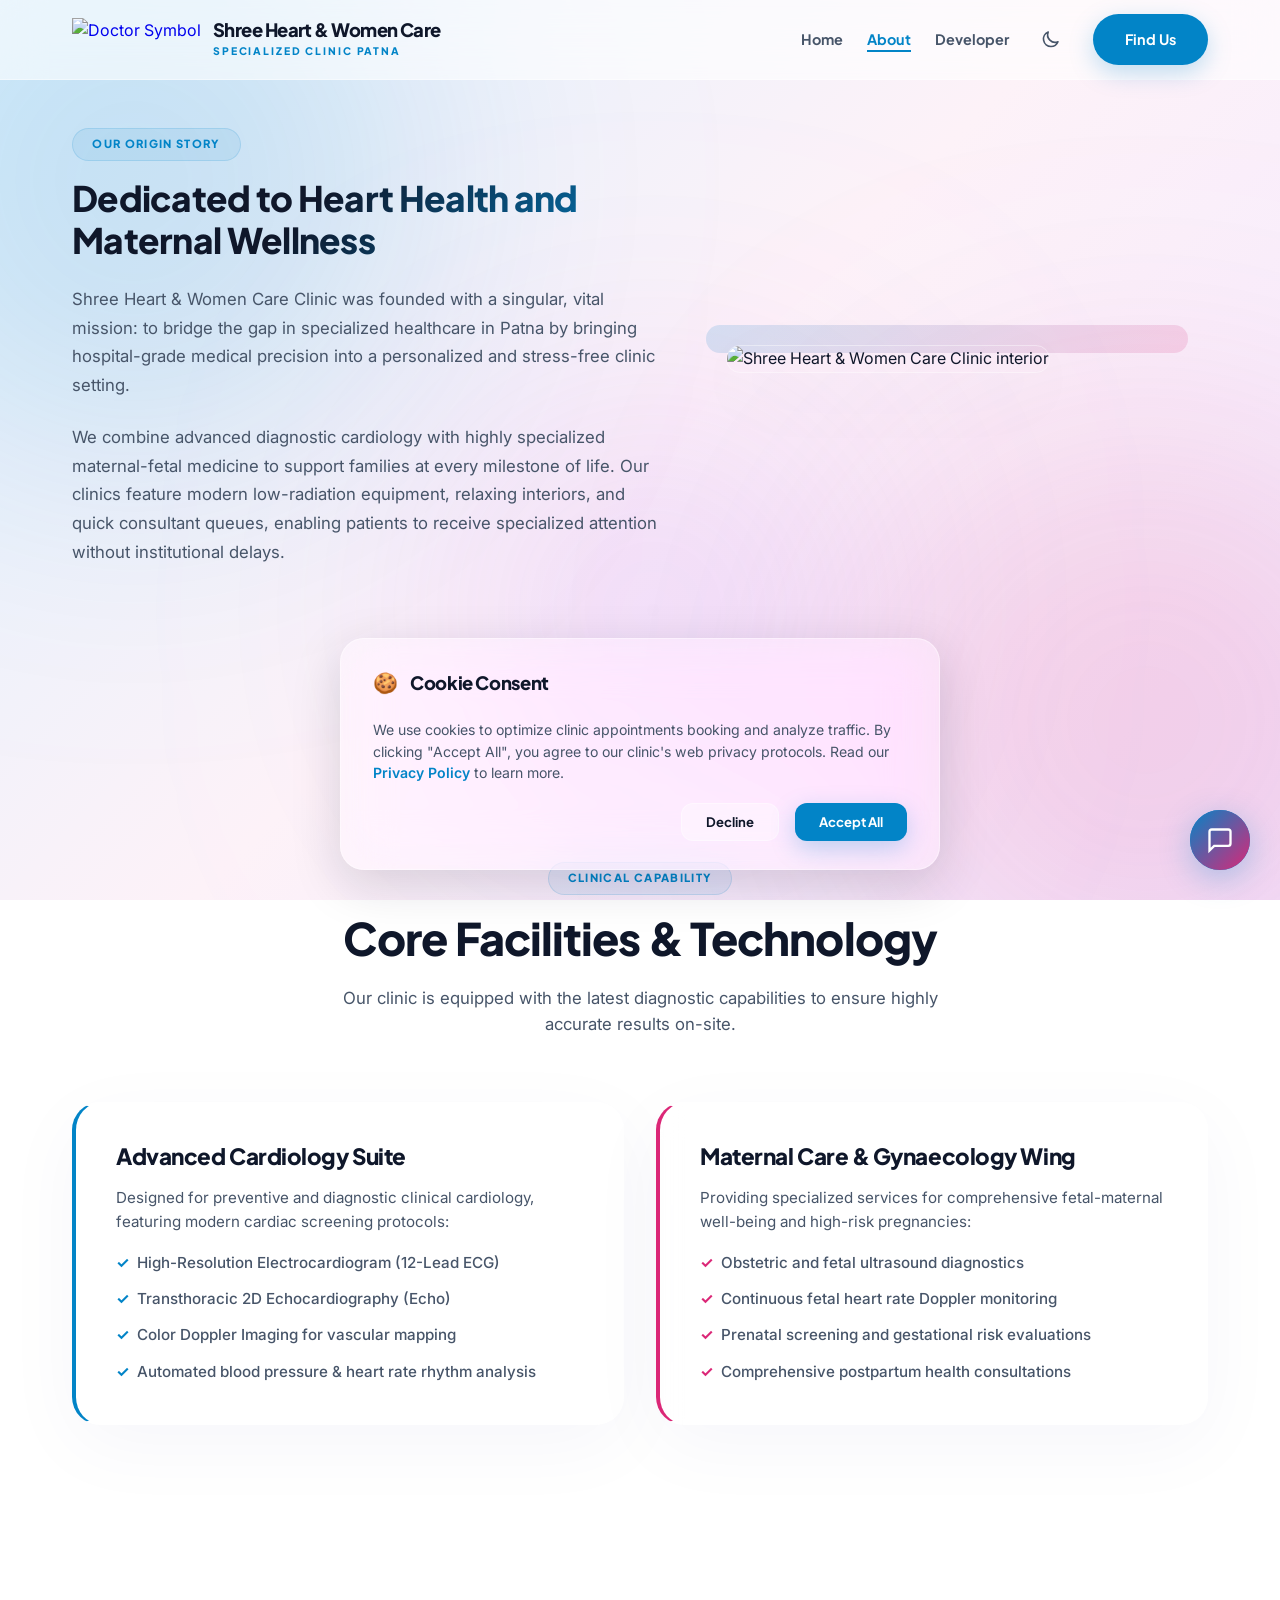
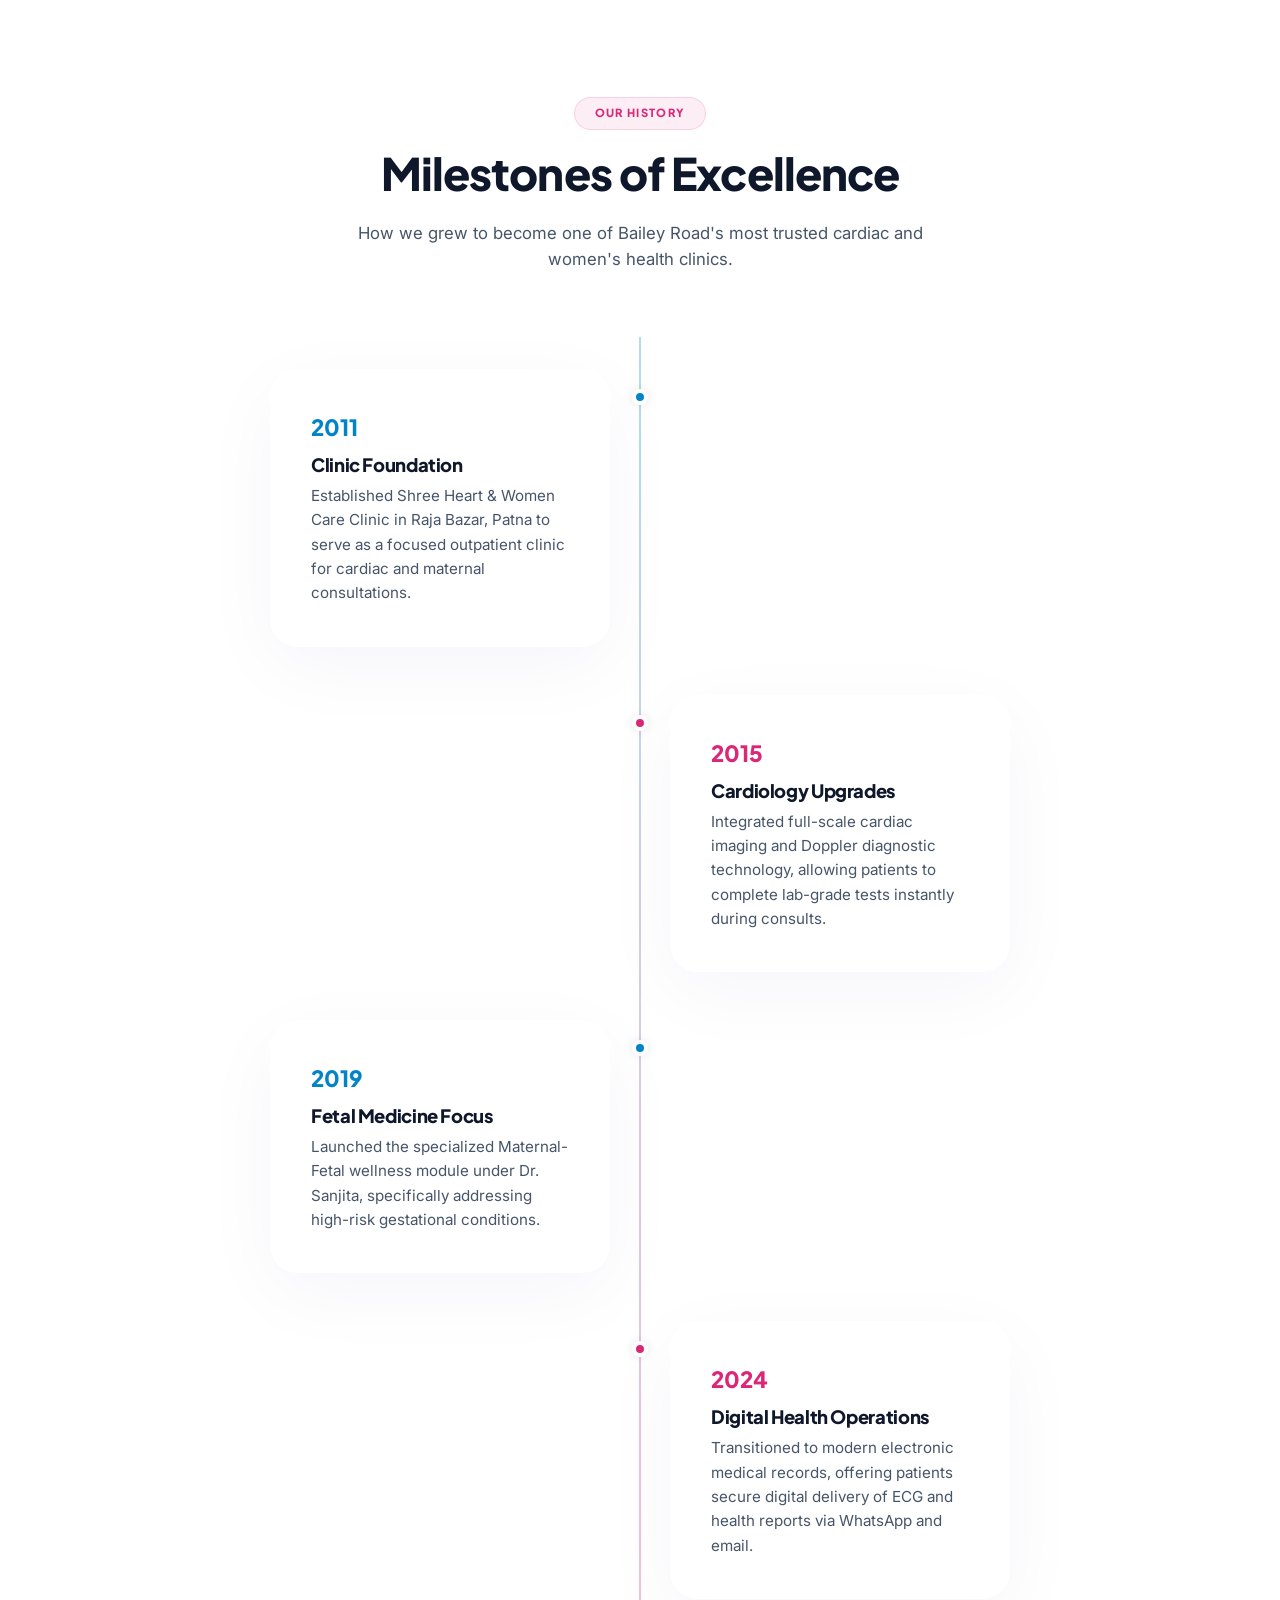
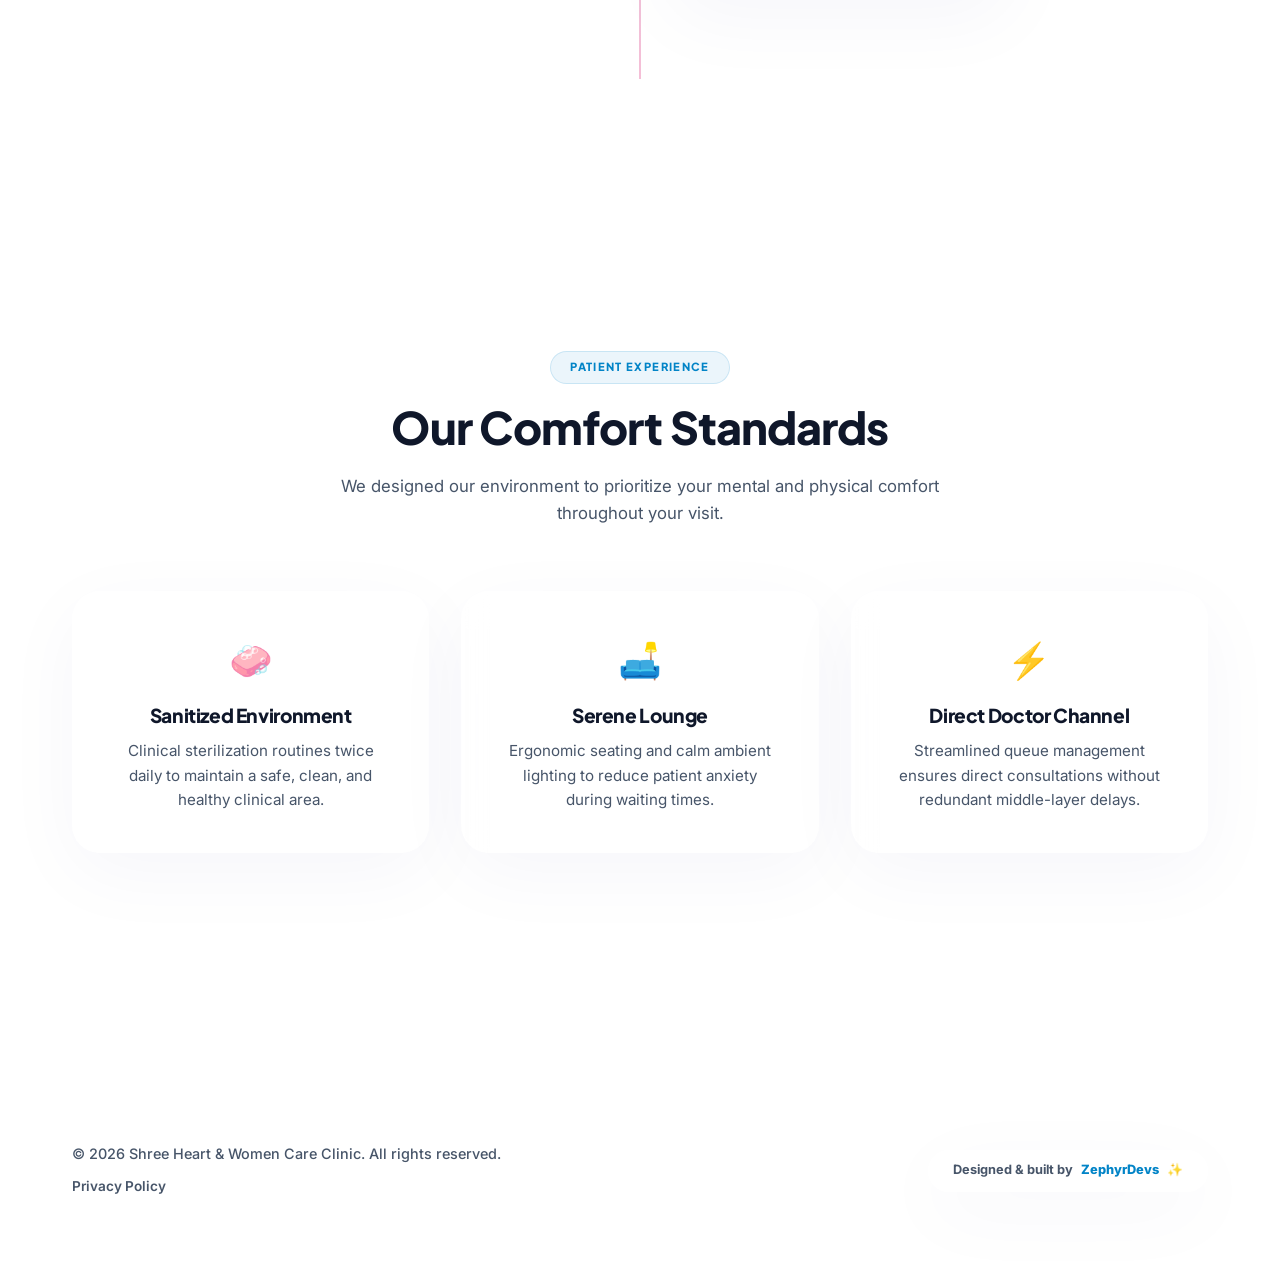
==== about.html @ a2588d01 "Add files via upload" ====
<!DOCTYPE html>
<html lang="en">
<head>
    <meta charset="UTF-8">
    <meta name="viewport" content="width=device-width, initial-scale=1.0">
    <title>Our Story | Shree Heart & Women Care Clinic</title>
    <link rel="stylesheet" href="style.css">
    <script src="app.js" defer></script>
    <style>
        /* Specific Styles for About Page */
        .about-main {
            padding-bottom: 6rem;
        }

        .story-layout {
            display: grid;
            grid-template-columns: 1.1fr 0.9fr;
            gap: 4rem;
            align-items: center;
            margin-bottom: 5rem;
        }

        .story-text h3 {
            font-size: 2.2rem;
            margin-bottom: 1.5rem;
            background: linear-gradient(135deg, var(--dark) 40%, var(--primary) 100%);
            -webkit-background-clip: text;
            -webkit-text-fill-color: transparent;
        }

        body.dark-theme .story-text h3 {
            background: linear-gradient(135deg, #f8fafc 40%, #38bdf8 100%);
            -webkit-background-clip: text;
            -webkit-text-fill-color: transparent;
        }

        .story-text p {
            font-size: 1.05rem;
            margin-bottom: 1.5rem;
            line-height: 1.7;
        }

        .story-img-container {
            position: relative;
        }

        .story-img-container::before {
            content: '';
            position: absolute;
            top: -20px;
            left: -20px;
            right: 20px;
            bottom: 20px;
            background: linear-gradient(135deg, var(--primary) 0%, var(--secondary) 100%);
            border-radius: 32px;
            opacity: 0.15;
            z-index: -1;
        }

        .story-img {
            width: 100%;
            height: auto;
            border-radius: 32px;
            border: 1px solid var(--glass-border);
            box-shadow: var(--glass-shadow);
        }

        /* Facilities Section */
        .facility-card {
            border-left: 4px solid var(--primary);
        }

        .facility-card.rose-border {
            border-left-color: var(--secondary);
        }

        .facility-card h4 {
            font-size: 1.4rem;
            margin-bottom: 1rem;
        }

        .facility-list {
            list-style: none;
            margin-top: 1rem;
            display: flex;
            flex-direction: column;
            gap: 0.75rem;
        }

        .facility-list li {
            display: flex;
            align-items: center;
            gap: 0.5rem;
            font-size: 0.95rem;
            color: var(--dark-muted);
            font-weight: 500;
        }

        .facility-list li::before {
            content: '✓';
            color: var(--primary);
            font-weight: bold;
        }

        .facility-card.rose-border .facility-list li::before {
            color: var(--secondary);
        }

        /* Comfort Grid */
        .comfort-section {
            margin-top: 5rem;
        }

        .comfort-card {
            text-align: center;
        }

        .comfort-icon {
            font-size: 2.2rem;
            margin-bottom: 1rem;
        }

        .comfort-card h4 {
            font-size: 1.2rem;
            margin-bottom: 0.75rem;
        }

        /* Timeline Section */
        .timeline-section {
            margin-top: 5rem;
        }

        .timeline-container {
            position: relative;
            max-width: 800px;
            margin: 0 auto;
            padding: 2rem 0;
        }

        .timeline-container::before {
            content: '';
            position: absolute;
            top: 0;
            left: 50%;
            width: 2px;
            height: 100%;
            background: linear-gradient(to bottom, var(--primary) 0%, var(--secondary) 100%);
            transform: translateX(-50%);
            opacity: 0.3;
        }

        .timeline-item {
            display: flex;
            justify-content: flex-end;
            padding-right: 50%;
            position: relative;
            margin-bottom: 3rem;
        }

        .timeline-item:nth-child(even) {
            justify-content: flex-start;
            padding-right: 0;
            padding-left: 50%;
        }

        .timeline-dot {
            position: absolute;
            top: 20px;
            left: 50%;
            width: 16px;
            height: 16px;
            border-radius: 50%;
            background: var(--primary);
            border: 4px solid var(--light);
            transform: translateX(-50%);
            box-shadow: 0 0 10px rgba(0, 0, 0, 0.1);
            z-index: 2;
        }

        .timeline-item:nth-child(even) .timeline-dot {
            background: var(--secondary);
        }

        .timeline-content {
            width: 85%;
            margin-right: 30px;
        }

        .timeline-item:nth-child(even) .timeline-content {
            margin-right: 0;
            margin-left: 30px;
        }

        .timeline-year {
            font-family: var(--font-heading);
            font-weight: 800;
            font-size: 1.4rem;
            color: var(--primary);
            margin-bottom: 0.5rem;
        }

        .timeline-item:nth-child(even) .timeline-year {
            color: var(--secondary);
        }

        .timeline-content h4 {
            font-size: 1.15rem;
            margin-bottom: 0.5rem;
        }

        @media (max-width: 968px) {
            .story-layout {
                grid-template-columns: 1fr;
                gap: 3rem;
            }
            .timeline-container::before {
                left: 20px;
            }
            .timeline-item {
                justify-content: flex-start;
                padding-right: 0;
                padding-left: 45px;
            }
            .timeline-item:nth-child(even) {
                padding-left: 45px;
            }
            .timeline-dot {
                left: 20px;
            }
            .timeline-content {
                width: 100%;
                margin-right: 0 !important;
                margin-left: 0 !important;
            }
        }
    </style>
</head>
<body>

    <!-- Glass Navigation Bar -->
    <nav class="glass-nav">
        <div class="container nav-container">
            <a href="index.html" class="logo">
                <img src="https://www.freeiconspng.com/uploads/doctor-symbol-universal-png-2.png" alt="Doctor Symbol">
                <div class="logo-text">
                    <h1>Shree Heart & Women Care</h1>
                    <span>Specialized Clinic Patna</span>
                </div>
            </a>
            
            <ul class="nav-menu">
                <li><a href="index.html" class="nav-link">Home</a></li>
                <li><a href="about.html" class="nav-link active">About</a></li>
                <li><a href="devs.html" class="nav-link">Developer</a></li>
                <li><button class="theme-toggle-btn" aria-label="Toggle Theme"></button></li>
                <li><a href="contact.html" class="btn btn-primary btn-nav">Find Us</a></li>
            </ul>

            <button class="mobile-menu-toggle" id="menu-toggle" aria-label="Toggle Navigation Menu">
                <svg fill="none" stroke="currentColor" viewBox="0 0 24 24" width="32" height="32">
                    <path stroke-linecap="round" stroke-linejoin="round" stroke-width="2" d="M4 6h16M4 12h16M4 18h16"></path>
                </svg>
            </button>
        </div>
    </nav>

    <!-- Mobile Menu -->
    <div class="mobile-menu" id="mobile-menu">
        <ul>
            <li><a href="index.html">Home</a></li>
            <li><a href="about.html">About</a></li>
            <li><a href="devs.html">Developer</a></li>
            <li><a href="contact.html">Contact</a></li>
            <li><button class="theme-toggle-btn" aria-label="Toggle Theme"></button></li>
        </ul>
    </div>

    <!-- Main Content Section -->
    <main class="container about-main">
        
        <!-- Story Section -->
        <section class="story-layout">
            <div class="story-text hero-animate-1">
                <div class="section-tag">Our Origin Story</div>
                <h3>Dedicated to Heart Health and Maternal Wellness</h3>
                <p>Shree Heart & Women Care Clinic was founded with a singular, vital mission: to bridge the gap in specialized healthcare in Patna by bringing hospital-grade medical precision into a personalized and stress-free clinic setting.</p>
                <p>We combine advanced diagnostic cardiology with highly specialized maternal-fetal medicine to support families at every milestone of life. Our clinics feature modern low-radiation equipment, relaxing interiors, and quick consultant queues, enabling patients to receive specialized attention without institutional delays.</p>
            </div>
            <div class="story-img-container hero-animate-2">
                <img src="https://i.ibb.co/SwFt0L69/Screenshot-2026-05-14-15-33-17-78-3d9111e2d3171bf4882369f490c087b4.jpg" alt="Shree Heart & Women Care Clinic interior" class="story-img">
            </div>
        </section>

        <!-- Facilities Section -->
        <section>
            <div class="section-header reveal">
                <div class="section-tag">Clinical Capability</div>
                <h2>Core Facilities & Technology</h2>
                <p>Our clinic is equipped with the latest diagnostic capabilities to ensure highly accurate results on-site.</p>
            </div>
            
            <div class="grid grid-2">
                <div class="glass-card facility-card reveal delay-100">
                    <h4>Advanced Cardiology Suite</h4>
                    <p>Designed for preventive and diagnostic clinical cardiology, featuring modern cardiac screening protocols:</p>
                    <ul class="facility-list">
                        <li>High-Resolution Electrocardiogram (12-Lead ECG)</li>
                        <li>Transthoracic 2D Echocardiography (Echo)</li>
                        <li>Color Doppler Imaging for vascular mapping</li>
                        <li>Automated blood pressure & heart rate rhythm analysis</li>
                    </ul>
                </div>
                
                <div class="glass-card facility-card rose-border reveal delay-200">
                    <h4>Maternal Care & Gynaecology Wing</h4>
                    <p>Providing specialized services for comprehensive fetal-maternal well-being and high-risk pregnancies:</p>
                    <ul class="facility-list">
                        <li>Obstetric and fetal ultrasound diagnostics</li>
                        <li>Continuous fetal heart rate Doppler monitoring</li>
                        <li>Prenatal screening and gestational risk evaluations</li>
                        <li>Comprehensive postpartum health consultations</li>
                    </ul>
                </div>
            </div>
        </section>

        <!-- Timeline Section -->
        <section class="timeline-section">
            <div class="section-header reveal">
                <div class="section-tag secondary-tag">Our History</div>
                <h2>Milestones of Excellence</h2>
                <p>How we grew to become one of Bailey Road's most trusted cardiac and women's health clinics.</p>
            </div>
            
            <div class="timeline-container">
                <div class="timeline-item reveal delay-100">
                    <div class="timeline-dot"></div>
                    <div class="glass-card timeline-content">
                        <div class="timeline-year">2011</div>
                        <h4>Clinic Foundation</h4>
                        <p>Established Shree Heart & Women Care Clinic in Raja Bazar, Patna to serve as a focused outpatient clinic for cardiac and maternal consultations.</p>
                    </div>
                </div>
                
                <div class="timeline-item reveal delay-200">
                    <div class="timeline-dot"></div>
                    <div class="glass-card timeline-content">
                        <div class="timeline-year">2015</div>
                        <h4>Cardiology Upgrades</h4>
                        <p>Integrated full-scale cardiac imaging and Doppler diagnostic technology, allowing patients to complete lab-grade tests instantly during consults.</p>
                    </div>
                </div>
                
                <div class="timeline-item reveal delay-300">
                    <div class="timeline-dot"></div>
                    <div class="glass-card timeline-content">
                        <div class="timeline-year">2019</div>
                        <h4>Fetal Medicine Focus</h4>
                        <p>Launched the specialized Maternal-Fetal wellness module under Dr. Sanjita, specifically addressing high-risk gestational conditions.</p>
                    </div>
                </div>

                <div class="timeline-item reveal delay-400">
                    <div class="timeline-dot"></div>
                    <div class="glass-card timeline-content">
                        <div class="timeline-year">2024</div>
                        <h4>Digital Health Operations</h4>
                        <p>Transitioned to modern electronic medical records, offering patients secure digital delivery of ECG and health reports via WhatsApp and email.</p>
                    </div>
                </div>
            </div>
        </section>

        <!-- Comfort Section -->
        <section class="comfort-section">
            <div class="section-header reveal">
                <div class="section-tag">Patient Experience</div>
                <h2>Our Comfort Standards</h2>
                <p>We designed our environment to prioritize your mental and physical comfort throughout your visit.</p>
            </div>
            
            <div class="grid grid-3">
                <div class="glass-card comfort-card reveal delay-100">
                    <div class="comfort-icon">🧼</div>
                    <h4>Sanitized Environment</h4>
                    <p>Clinical sterilization routines twice daily to maintain a safe, clean, and healthy clinical area.</p>
                </div>
                
                <div class="glass-card comfort-card reveal delay-200">
                    <div class="comfort-icon">🛋️</div>
                    <h4>Serene Lounge</h4>
                    <p>Ergonomic seating and calm ambient lighting to reduce patient anxiety during waiting times.</p>
                </div>
                
                <div class="glass-card comfort-card reveal delay-300">
                    <div class="comfort-icon">⚡</div>
                    <h4>Direct Doctor Channel</h4>
                    <p>Streamlined queue management ensures direct consultations without redundant middle-layer delays.</p>
                </div>
            </div>
        </section>

    </main>

    <!-- Shree AI Chatbot Widget -->
    <div class="shree-ai-widget">
        <button class="shree-ai-trigger" id="shree-ai-trigger" aria-label="Ask Shree AI">
            <svg viewBox="0 0 24 24" fill="none" stroke="currentColor" stroke-width="2">
                <path d="M21 15a2 2 0 0 1-2 2H7l-4 4V5a2 2 0 0 1 2-2h14a2 2 0 0 1 2 2z"></path>
            </svg>
            <span class="pulse-ring"></span>
        </button>

        <div class="shree-ai-frame" id="shree-ai-frame">
            <div class="shree-ai-header">
                <div class="shree-ai-avatar">
                    <div class="shree-ai-avatar-icon">🤖</div>
                    <div class="shree-ai-title-group">
                        <h4>Shree AI</h4>
                        <span>Online Helper</span>
                    </div>
                </div>
                <button class="shree-ai-close" id="shree-ai-close" aria-label="Close Chat">
                    <svg fill="none" stroke="currentColor" viewBox="0 0 24 24" width="20" height="20">
                        <path stroke-linecap="round" stroke-linejoin="round" stroke-width="2" d="M6 18L18 6M6 6l12 12"></path>
                    </svg>
                </button>
            </div>

            <div class="shree-ai-messages" id="shree-ai-messages"></div>

            <div class="chat-chips">
                <button class="chip-btn" data-query="book">Book Slot</button>
                <button class="chip-btn" data-query="hours">Clinic Hours</button>
                <button class="chip-btn" data-query="address">Directions</button>
                <button class="chip-btn" data-query="doctor">Specialists</button>
                <button class="chip-btn" data-query="emergency">Emergency</button>
            </div>

            <div class="shree-ai-input-bar">
                <input type="text" id="shree-ai-input" placeholder="Type a message..." aria-label="Query Input">
                <button class="shree-ai-send-btn" id="shree-ai-send" aria-label="Send Query">
                    <svg fill="none" stroke="currentColor" viewBox="0 0 24 24">
                        <path stroke-linecap="round" stroke-linejoin="round" stroke-width="2" d="M14 5l7 7m0 0l-7 7m7-7H3"/>
                    </svg>
                </button>
            </div>
        </div>
    </div>

    <!-- Footer -->
    <footer>
        <div class="container footer-content">
            <div class="footer-copyright-box">
                <p class="footer-copyright">&copy; 2026 Shree Heart & Women Care Clinic. All rights reserved.</p>
                <ul class="footer-links">
                    <li><a href="privacy.html">Privacy Policy</a></li>
                </ul>
            </div>
            <a href="devs.html" class="dev-badge">
                <span>Designed & built by</span>
                <span class="dev-highlight">ZephyrDevs</span>
                <span>✨</span>
            </a>
        </div>
    </footer>
</body>
</html>
---- style.css ----
/* -------------------------------------------------------------
   Shree Heart & Women Care Clinic - ZephyrDevs Custom Stylesheet
   Design Language: Glassmorphic Minimalism
   ------------------------------------------------------------- */

/* Imports */
@import url('https://fonts.googleapis.com/css2?family=Inter:wght@300;400;500;600;700&family=Plus+Jakarta+Sans:ital,wght@0,300;0,400;0,500;0,600;0,700;0,800;1,600&display=swap');

/* Variables & Base Styles */
:root {
    --font-heading: 'Plus Jakarta Sans', sans-serif;
    --font-body: 'Inter', sans-serif;

    /* Light Theme Backgrounds */
    --bg-grad-1: #e0f2fe; /* Light sky blue */
    --bg-grad-2: #fdf2f8; /* Soft rose pink */
    --bg-grad-3: #f3e8ff; /* Soft lavender */

    /* Colors */
    --primary: #0284c7; /* Sky blue */
    --secondary: #db2777; /* Rose */
    --dark: #0f172a;
    --dark-muted: #475569;
    --light: #ffffff;

    /* Glass Tokens */
    --glass-bg: rgba(255, 255, 255, 0.35);
    --glass-bg-hover: rgba(255, 255, 255, 0.55);
    --glass-border: rgba(255, 255, 255, 0.4);
    --glass-shadow: 0 20px 80px rgba(31, 38, 135, 0.04);
    
    /* Dark Glass Tokens (For sections that need heavy contrast) */
    --glass-dark-bg: rgba(15, 23, 42, 0.75);
    --glass-dark-border: rgba(255, 255, 255, 0.1);
    --glass-dark-shadow: 0 20px 80px rgba(0, 0, 0, 0.2);

    /* Animation Speeds */
    --transition-smooth: all 0.4s cubic-bezier(0.16, 1, 0.3, 1);
}

/* Dark Theme Variables Override */
body.dark-theme {
    --bg-grad-1: #0b0f19; /* Very dark blue */
    --bg-grad-2: #1e112a; /* Dark violet */
    --bg-grad-3: #0f172a; /* Dark slate */

    --dark: #f8fafc;
    --dark-muted: #94a3b8;
    --light: #0f172a;

    --glass-bg: rgba(15, 23, 42, 0.45);
    --glass-bg-hover: rgba(30, 41, 59, 0.6);
    --glass-border: rgba(255, 255, 255, 0.08);
    --glass-shadow: 0 20px 80px rgba(0, 0, 0, 0.35);
}

/* Base Resets */
* {
    margin: 0;
    padding: 0;
    box-sizing: border-box;
}

html {
    scroll-behavior: smooth;
    font-size: 16px;
}

body {
    font-family: var(--font-body);
    color: var(--dark);
    line-height: 1.6;
    background: linear-gradient(135deg, var(--bg-grad-1) 0%, var(--bg-grad-2) 50%, var(--bg-grad-3) 100%);
    background-attachment: fixed;
    min-height: 100vh;
    overflow-x: hidden;
    -webkit-font-smoothing: antialiased;
    transition: background 0.5s ease, color 0.3s ease;
}

/* Custom Scrollbar for modern browsers */
::-webkit-scrollbar {
    width: 10px;
    height: 10px;
}
::-webkit-scrollbar-track {
    background: transparent;
}
::-webkit-scrollbar-thumb {
    background: rgba(15, 23, 42, 0.1);
    border-radius: 10px;
    border: 2px solid transparent;
    background-clip: content-box;
}
body.dark-theme ::-webkit-scrollbar-thumb {
    background: rgba(255, 255, 255, 0.15);
    border: 2px solid transparent;
    background-clip: content-box;
}
::-webkit-scrollbar-thumb:hover {
    background: var(--primary);
    border: 2px solid transparent;
    background-clip: content-box;
}

/* Typography */
h1, h2, h3, h4, h5, h6 {
    font-family: var(--font-heading);
    color: var(--dark);
    font-weight: 800;
    letter-spacing: -0.02em;
    line-height: 1.2;
}

p {
    color: var(--dark-muted);
    font-size: 0.95rem;
    transition: color 0.3s ease;
}

/* Responsive Grid/Flex Utilities */
.container {
    max-width: 1200px;
    margin: 0 auto;
    padding: 0 2rem;
}

.grid {
    display: grid;
    gap: 2rem;
}

.grid-2 { grid-template-columns: repeat(auto-fit, minmax(300px, 1fr)); }
.grid-3 { grid-template-columns: repeat(auto-fit, minmax(320px, 1fr)); }

/* Glassmorphism Elements */
.glass-nav {
    position: fixed;
    top: 0;
    left: 0;
    width: 100%;
    height: 80px;
    background: rgba(255, 255, 255, 0.6);
    backdrop-filter: blur(20px);
    -webkit-backdrop-filter: blur(20px);
    border-bottom: 1px solid var(--glass-border);
    z-index: 1000;
    display: flex;
    align-items: center;
    transition: var(--transition-smooth), background 0.5s ease;
}

body.dark-theme .glass-nav {
    background: rgba(15, 23, 42, 0.6);
}

.glass-card {
    background: var(--glass-bg);
    backdrop-filter: blur(16px);
    -webkit-backdrop-filter: blur(16px);
    border: 1px solid var(--glass-border);
    box-shadow: var(--glass-shadow);
    border-radius: 28px;
    padding: 2.5rem;
    transition: var(--transition-smooth);
}

.glass-card:hover {
    background: var(--glass-bg-hover);
    transform: translateY(-6px);
    box-shadow: 0 20px 50px rgba(31, 38, 135, 0.08);
}

.glass-dark-card {
    background: var(--glass-dark-bg);
    backdrop-filter: blur(20px);
    -webkit-backdrop-filter: blur(20px);
    border: 1px solid var(--glass-dark-border);
    box-shadow: var(--glass-dark-shadow);
    border-radius: 32px;
    padding: 3rem;
}

/* Floating Backdrop Blobs (Premium Redesign) */
.bg-blobs {
    position: fixed;
    top: 0;
    left: 0;
    width: 100%;
    height: 100%;
    z-index: -2;
    overflow: hidden;
    pointer-events: none;
}

.bg-blob {
    position: absolute;
    width: 45vw;
    height: 45vw;
    border-radius: 50%;
    filter: blur(130px);
    opacity: 0.15;
    mix-blend-mode: multiply;
    animation: float-blobs 24s infinite ease-in-out alternate;
}

body.dark-theme .bg-blob {
    opacity: 0.08;
    mix-blend-mode: screen;
}

.bg-blob-1 {
    background: var(--primary);
    top: -12%;
    left: -12%;
    animation-duration: 25s;
}

.bg-blob-2 {
    background: var(--secondary);
    bottom: -12%;
    right: -12%;
    animation-duration: 32s;
    animation-delay: -6s;
}

.bg-blob-3 {
    background: #a855f7; /* Violet blob */
    top: 45%;
    left: 35%;
    width: 32vw;
    height: 32vw;
    animation-duration: 28s;
    animation-delay: -12s;
}

@keyframes float-blobs {
    0% { transform: translate(0, 0) scale(1); }
    50% { transform: translate(60px, 40px) scale(1.08); }
    100% { transform: translate(-40px, -60px) scale(0.95); }
}

/* -------------------------------------------------------------
   PREMIUM MOTION & SCROLL REVEAL ANIMATIONS
   ------------------------------------------------------------- */

/* Scroll Reveal Elements */
.reveal {
    opacity: 0;
    transform: translateY(35px);
    transition: opacity 0.85s cubic-bezier(0.16, 1, 0.3, 1), transform 0.85s cubic-bezier(0.16, 1, 0.3, 1);
}

.reveal.active {
    opacity: 1;
    transform: translateY(0);
}

/* Stagger Delays for Grid elements */
.delay-100 { transition-delay: 0.1s; }
.delay-200 { transition-delay: 0.2s; }
.delay-300 { transition-delay: 0.3s; }
.delay-400 { transition-delay: 0.4s; }

/* Page Load Hero Entrance Animations */
@keyframes fade-slide-up {
    from {
        opacity: 0;
        transform: translateY(25px);
    }
    to {
        opacity: 1;
        transform: translateY(0);
    }
}

.hero-animate-1 { animation: fade-slide-up 0.8s cubic-bezier(0.16, 1, 0.3, 1) forwards; }
.hero-animate-2 { animation: fade-slide-up 0.8s cubic-bezier(0.16, 1, 0.3, 1) 0.15s forwards; opacity: 0; }
.hero-animate-3 { animation: fade-slide-up 0.8s cubic-bezier(0.16, 1, 0.3, 1) 0.3s forwards; opacity: 0; }
.hero-animate-4 { animation: fade-slide-up 0.8s cubic-bezier(0.16, 1, 0.3, 1) 0.45s forwards; opacity: 0; }

/* Buttons */
.btn {
    display: inline-flex;
    align-items: center;
    justify-content: center;
    padding: 0.9rem 2rem;
    font-family: var(--font-heading);
    font-weight: 700;
    font-size: 0.9rem;
    border-radius: 50px;
    cursor: pointer;
    transition: all 0.3s cubic-bezier(0.16, 1, 0.3, 1);
    text-decoration: none;
    gap: 0.5rem;
    border: none;
}

.btn-primary {
    background: var(--primary);
    color: #ffffff;
    box-shadow: 0 8px 24px rgba(2, 132, 199, 0.25);
}

.btn-primary:hover {
    background: #0274ae;
    transform: translateY(-2px);
    box-shadow: 0 12px 30px rgba(2, 132, 199, 0.4);
}

.btn-secondary {
    background: var(--secondary);
    color: #ffffff;
    box-shadow: 0 8px 24px rgba(219, 39, 119, 0.2);
}

.btn-secondary:hover {
    background: #c21d6e;
    transform: translateY(-2px);
    box-shadow: 0 12px 30px rgba(219, 39, 119, 0.35);
}

.btn-outline {
    background: var(--glass-bg);
    color: var(--dark);
    border: 1px solid var(--glass-border);
}

.btn-outline:hover {
    background: rgba(255, 255, 255, 0.6);
    transform: translateY(-2px);
}

/* Form Styles */
.glass-input {
    width: 100%;
    padding: 1rem 1.25rem;
    background: rgba(255, 255, 255, 0.25);
    border: 1px solid var(--glass-border);
    border-radius: 16px;
    font-family: var(--font-body);
    font-size: 0.95rem;
    color: var(--dark);
    transition: all 0.3s ease;
    backdrop-filter: blur(8px);
}

body.dark-theme .glass-input {
    background: rgba(15, 23, 42, 0.3);
}

.glass-input::placeholder {
    color: rgba(15, 23, 42, 0.4);
}

body.dark-theme .glass-input::placeholder {
    color: rgba(248, 250, 252, 0.4);
}

.glass-input:focus {
    outline: none;
    background: rgba(255, 255, 255, 0.6);
    border-color: var(--primary);
    box-shadow: 0 0 0 4px rgba(2, 132, 199, 0.1);
}

body.dark-theme .glass-input:focus {
    background: rgba(15, 23, 42, 0.6);
}

/* Header & Navigation Bar */
.nav-container {
    width: 100%;
    display: flex;
    justify-content: space-between;
    align-items: center;
}

.logo {
    display: flex;
    align-items: center;
    gap: 0.75rem;
    text-decoration: none;
}

.logo img {
    height: 42px;
    width: auto;
}

.logo-text h1 {
    font-size: 1.15rem;
    color: var(--dark);
    letter-spacing: -0.03em;
}

.logo-text span {
    font-size: 0.65rem;
    font-family: var(--font-heading);
    font-weight: 800;
    color: var(--primary);
    text-transform: uppercase;
    letter-spacing: 0.18em;
    display: block;
    margin-top: 2px;
}

.nav-menu {
    display: flex;
    align-items: center;
    gap: 1.5rem;
    list-style: none;
}

.nav-link {
    text-decoration: none;
    font-family: var(--font-heading);
    font-weight: 700;
    font-size: 0.9rem;
    color: var(--dark-muted);
    transition: color 0.3s ease;
    position: relative;
    padding: 0.25rem 0;
}

.nav-link:hover, .nav-link.active {
    color: var(--primary);
}

.nav-link::after {
    content: '';
    position: absolute;
    bottom: 0;
    left: 0;
    width: 0;
    height: 2px;
    background: var(--primary);
    transition: width 0.3s cubic-bezier(0.16, 1, 0.3, 1);
}

.nav-link:hover::after, .nav-link.active::after {
    width: 100%;
}

/* Theme Toggle Button & SVG rotations */
.theme-toggle-btn {
    background: none;
    border: none;
    cursor: pointer;
    color: var(--dark-muted);
    padding: 0.5rem;
    border-radius: 50%;
    display: flex;
    align-items: center;
    justify-content: center;
    transition: background 0.3s, color 0.3s;
}

.theme-toggle-btn svg {
    width: 20px;
    height: 20px;
    transition: transform 0.6s cubic-bezier(0.16, 1, 0.3, 1);
}

.theme-toggle-btn:hover svg {
    transform: rotate(30deg);
}

.theme-toggle-btn:hover {
    background: rgba(255, 255, 255, 0.4);
    color: var(--dark);
}

body.dark-theme .theme-toggle-btn:hover {
    background: rgba(255, 255, 255, 0.1);
}

.mobile-menu-toggle {
    display: none;
    background: none;
    border: none;
    cursor: pointer;
    color: var(--dark);
}

.mobile-menu {
    display: none;
    position: fixed;
    top: 80px;
    left: 0;
    width: 100%;
    background: rgba(255, 255, 255, 0.95);
    backdrop-filter: blur(20px);
    border-bottom: 1px solid var(--glass-border);
    padding: 2rem;
    z-index: 999;
    transition: background 0.5s ease;
}

body.dark-theme .mobile-menu {
    background: rgba(15, 23, 42, 0.95);
}

.mobile-menu.open {
    display: block;
}

.mobile-menu ul {
    list-style: none;
    display: flex;
    flex-direction: column;
    gap: 1.5rem;
    text-align: center;
    align-items: center;
}

.mobile-menu ul a {
    text-decoration: none;
    font-family: var(--font-heading);
    font-weight: 800;
    font-size: 1.2rem;
    color: var(--dark);
}

/* Sections Base Styling */
section {
    padding: 8rem 0 4rem 0;
}

.section-header {
    text-align: center;
    max-width: 600px;
    margin: 0 auto 4rem auto;
}

.section-tag {
    display: inline-block;
    background: rgba(2, 132, 199, 0.08);
    color: var(--primary);
    border: 1px solid rgba(2, 132, 199, 0.15);
    padding: 0.4rem 1.2rem;
    border-radius: 100px;
    font-size: 0.7rem;
    font-family: var(--font-heading);
    font-weight: 800;
    text-transform: uppercase;
    letter-spacing: 0.12em;
    margin-bottom: 1rem;
}

.section-tag.secondary-tag {
    background: rgba(219, 39, 119, 0.08);
    color: var(--secondary);
    border-color: rgba(219, 39, 119, 0.15);
}

.section-header h2 {
    font-size: 2.8rem;
    margin-bottom: 1.25rem;
}

.section-header p {
    font-size: 1.05rem;
    color: var(--dark-muted);
}

/* Footer styling */
footer {
    padding: 4rem 0;
    border-top: 1px solid rgba(255, 255, 255, 0.25);
    margin-top: 4rem;
}

.footer-content {
    display: flex;
    justify-content: space-between;
    align-items: center;
    flex-wrap: wrap;
    gap: 2rem;
}

.footer-copyright-box {
    display: flex;
    flex-direction: column;
    gap: 0.5rem;
}

.footer-copyright {
    font-size: 0.9rem;
    color: var(--dark-muted);
    font-weight: 500;
}

.footer-links {
    display: flex;
    gap: 1.25rem;
    list-style: none;
}

.footer-links a {
    color: var(--dark-muted);
    font-size: 0.85rem;
    font-weight: 600;
    text-decoration: none;
    transition: color 0.3s;
}

.footer-links a:hover {
    color: var(--primary);
}

.dev-badge {
    text-decoration: none;
    background: var(--glass-bg);
    border: 1px solid var(--glass-border);
    padding: 0.6rem 1.5rem;
    border-radius: 100px;
    display: flex;
    align-items: center;
    gap: 0.5rem;
    font-size: 0.8rem;
    font-weight: 700;
    color: var(--dark-muted);
    box-shadow: var(--glass-shadow);
    transition: all 0.3s ease;
}

.dev-badge:hover {
    transform: translateY(-2px);
    background: var(--glass-bg-hover);
    color: var(--dark);
}

.dev-badge .dev-highlight {
    color: var(--primary);
    font-weight: 800;
}

/* -------------------------------------------------------------
   SHREE AI CHATBOT WIDGET STYLING
   ------------------------------------------------------------- */
.shree-ai-widget {
    position: fixed;
    bottom: 30px;
    right: 30px;
    z-index: 9999;
    font-family: var(--font-body);
}

/* Float Toggle Trigger Button */
.shree-ai-trigger {
    width: 60px;
    height: 60px;
    border-radius: 50%;
    background: linear-gradient(135deg, var(--primary) 0%, var(--secondary) 100%);
    border: none;
    cursor: pointer;
    box-shadow: 0 8px 32px rgba(2, 132, 199, 0.3);
    display: flex;
    align-items: center;
    justify-content: center;
    color: #ffffff;
    transition: all 0.3s cubic-bezier(0.16, 1, 0.3, 1);
    position: relative;
}

.shree-ai-trigger:hover {
    transform: scale(1.1) rotate(5deg);
    box-shadow: 0 12px 40px rgba(219, 39, 119, 0.45);
}

.shree-ai-trigger svg {
    width: 28px;
    height: 28px;
}

.shree-ai-trigger .pulse-ring {
    position: absolute;
    top: 0;
    left: 0;
    width: 100%;
    height: 100%;
    border-radius: 50%;
    border: 2px solid var(--primary);
    animation: trigger-pulse 2s infinite;
    z-index: -1;
}

@keyframes trigger-pulse {
    0% { transform: scale(1); opacity: 1; }
    100% { transform: scale(1.6); opacity: 0; }
}

/* Chat Window Frame */
.shree-ai-frame {
    display: none;
    position: absolute;
    bottom: 80px;
    right: 0;
    width: 370px;
    height: 520px;
    max-height: 80vh;
    border-radius: 24px;
    background: var(--glass-bg);
    backdrop-filter: blur(25px) saturate(180%);
    -webkit-backdrop-filter: blur(25px) saturate(180%);
    border: 1px solid var(--glass-border);
    box-shadow: 0 20px 60px rgba(15, 23, 42, 0.15);
    flex-direction: column;
    overflow: hidden;
    transition: transform 0.4s cubic-bezier(0.16, 1, 0.3, 1);
    transform: translateY(20px) scale(0.95);
}

.shree-ai-frame.open {
    display: flex;
    transform: translateY(0) scale(1);
}

/* Chat Header */
.shree-ai-header {
    background: linear-gradient(135deg, var(--primary) 0%, rgba(219, 39, 119, 0.8) 100%);
    padding: 1.25rem;
    color: #ffffff;
    display: flex;
    align-items: center;
    justify-content: space-between;
}

.shree-ai-avatar {
    display: flex;
    align-items: center;
    gap: 0.75rem;
}

.shree-ai-avatar-icon {
    width: 38px;
    height: 38px;
    border-radius: 50%;
    background: rgba(255, 255, 255, 0.2);
    display: flex;
    align-items: center;
    justify-content: center;
    font-size: 1.2rem;
    border: 1px solid rgba(255, 255, 255, 0.3);
}

.shree-ai-title-group h4 {
    font-size: 1rem;
    color: #ffffff;
    line-height: 1;
}

.shree-ai-title-group span {
    font-size: 0.65rem;
    opacity: 0.8;
    font-weight: 500;
    display: inline-flex;
    align-items: center;
    gap: 0.25rem;
    margin-top: 4px;
}

.shree-ai-title-group span::before {
    content: '';
    width: 6px;
    height: 6px;
    background: #4ade80;
    border-radius: 50%;
    display: inline-block;
}

.shree-ai-close {
    background: none;
    border: none;
    color: #ffffff;
    cursor: pointer;
    opacity: 0.7;
    transition: opacity 0.3s;
}

.shree-ai-close:hover {
    opacity: 1;
}

/* Chat Message Container */
.shree-ai-messages {
    flex: 1;
    overflow-y: auto;
    padding: 1.25rem;
    display: flex;
    flex-direction: column;
    gap: 1rem;
}

/* Hide scrollbar */
.shree-ai-messages::-webkit-scrollbar {
    width: 4px;
}
.shree-ai-messages::-webkit-scrollbar-thumb {
    background: rgba(0, 0, 0, 0.1);
    border-radius: 10px;
}

/* Chat Bubbles */
.chat-msg {
    max-width: 80%;
    padding: 0.75rem 1.15rem;
    border-radius: 18px;
    font-size: 0.88rem;
    line-height: 1.4;
}

.chat-msg.bot {
    align-self: flex-start;
    background: rgba(255, 255, 255, 0.5);
    color: var(--dark);
    border-bottom-left-radius: 4px;
    border: 1px solid var(--glass-border);
}

body.dark-theme .chat-msg.bot {
    background: rgba(30, 41, 59, 0.6);
}

.chat-msg.user {
    align-self: flex-end;
    background: var(--primary);
    color: #ffffff;
    border-bottom-right-radius: 4px;
}

/* Suggestion Chips */
.chat-chips {
    display: flex;
    gap: 0.5rem;
    flex-wrap: wrap;
    padding: 0.5rem 1.25rem;
}

.chip-btn {
    background: var(--glass-bg);
    border: 1px solid var(--glass-border);
    border-radius: 50px;
    padding: 0.4rem 0.9rem;
    font-size: 0.75rem;
    font-family: var(--font-body);
    font-weight: 600;
    color: var(--dark);
    cursor: pointer;
    transition: all 0.3s;
}

.chip-btn:hover {
    background: var(--primary);
    color: #ffffff;
    border-color: var(--primary);
}

/* Chat Input bar */
.shree-ai-input-bar {
    padding: 1rem 1.25rem;
    border-top: 1px solid var(--glass-border);
    display: flex;
    gap: 0.75rem;
    align-items: center;
}

.shree-ai-input-bar input {
    flex: 1;
    border: 1px solid var(--glass-border);
    background: rgba(255, 255, 255, 0.3);
    border-radius: 12px;
    padding: 0.75rem 1rem;
    font-family: var(--font-body);
    font-size: 0.85rem;
    color: var(--dark);
    outline: none;
    backdrop-filter: blur(5px);
}

body.dark-theme .shree-ai-input-bar input {
    background: rgba(15, 23, 42, 0.3);
}

.shree-ai-send-btn {
    background: var(--primary);
    color: #ffffff;
    border: none;
    width: 38px;
    height: 38px;
    border-radius: 10px;
    cursor: pointer;
    display: flex;
    align-items: center;
    justify-content: center;
    transition: transform 0.2s, background-color 0.2s;
}

.shree-ai-send-btn:hover {
    background: var(--secondary);
    transform: scale(1.05);
}

.shree-ai-send-btn svg {
    width: 18px;
    height: 18px;
}

/* Typing Indicator Animation */
.typing-dots {
    display: inline-flex;
    gap: 4px;
    align-items: center;
    height: 10px;
}

.typing-dot {
    width: 6px;
    height: 6px;
    background: var(--dark-muted);
    border-radius: 50%;
    animation: typing-bounce 1.4s infinite;
}

.typing-dot:nth-child(2) { animation-delay: 0.2s; }
.typing-dot:nth-child(3) { animation-delay: 0.4s; }

@keyframes typing-bounce {
    0%, 100% { transform: translateY(0); }
    50% { transform: translateY(-4px); }
}

@media (max-width: 450px) {
    .shree-ai-frame {
        width: 320px;
        right: -10px;
    }
}

/* -------------------------------------------------------------
   COOKIE CONSENT BANNER STYLING
   ------------------------------------------------------------- */
.cookie-consent {
    position: fixed;
    bottom: -200px;
    left: 50%;
    transform: translateX(-50%);
    width: calc(100% - 40px);
    max-width: 600px;
    background: var(--glass-bg);
    backdrop-filter: blur(25px) saturate(180%);
    -webkit-backdrop-filter: blur(25px) saturate(180%);
    border: 1px solid var(--glass-border);
    box-shadow: 0 15px 50px rgba(15, 23, 42, 0.15);
    border-radius: 24px;
    padding: 1.75rem 2rem;
    z-index: 99999;
    display: flex;
    flex-direction: column;
    gap: 1.25rem;
    transition: bottom 0.6s cubic-bezier(0.16, 1, 0.3, 1), opacity 0.4s ease;
    opacity: 0;
}

body.dark-theme .cookie-consent {
    background: rgba(15, 23, 42, 0.8);
}

.cookie-consent.show {
    bottom: 30px;
    opacity: 1;
}

.cookie-header {
    display: flex;
    align-items: center;
    gap: 0.75rem;
}

.cookie-header h4 {
    font-size: 1.15rem;
}

.cookie-text {
    font-size: 0.88rem;
    color: var(--dark-muted);
    line-height: 1.5;
}

.cookie-text a {
    color: var(--primary);
    text-decoration: none;
    font-weight: 600;
}

.cookie-text a:hover {
    text-decoration: underline;
}

.cookie-actions {
    display: flex;
    justify-content: flex-end;
    gap: 1rem;
}

.cookie-actions .btn {
    padding: 0.6rem 1.5rem;
    font-size: 0.82rem;
    border-radius: 12px;
}

@media (max-width: 600px) {
    .cookie-consent {
        bottom: -300px;
        padding: 1.25rem 1.5rem;
    }
    .cookie-consent.show {
        bottom: 20px;
    }
    .cookie-actions {
        flex-direction: column;
        align-items: stretch;
    }
}

/* Responsive Adjustments */
@media (max-width: 968px) {
    .nav-menu {
        display: none;
    }
    .mobile-menu-toggle {
        display: block;
    }
    .section-header h2 {
        font-size: 2.2rem;
    }
    section {
        padding: 6rem 0 3rem 0;
    }
}
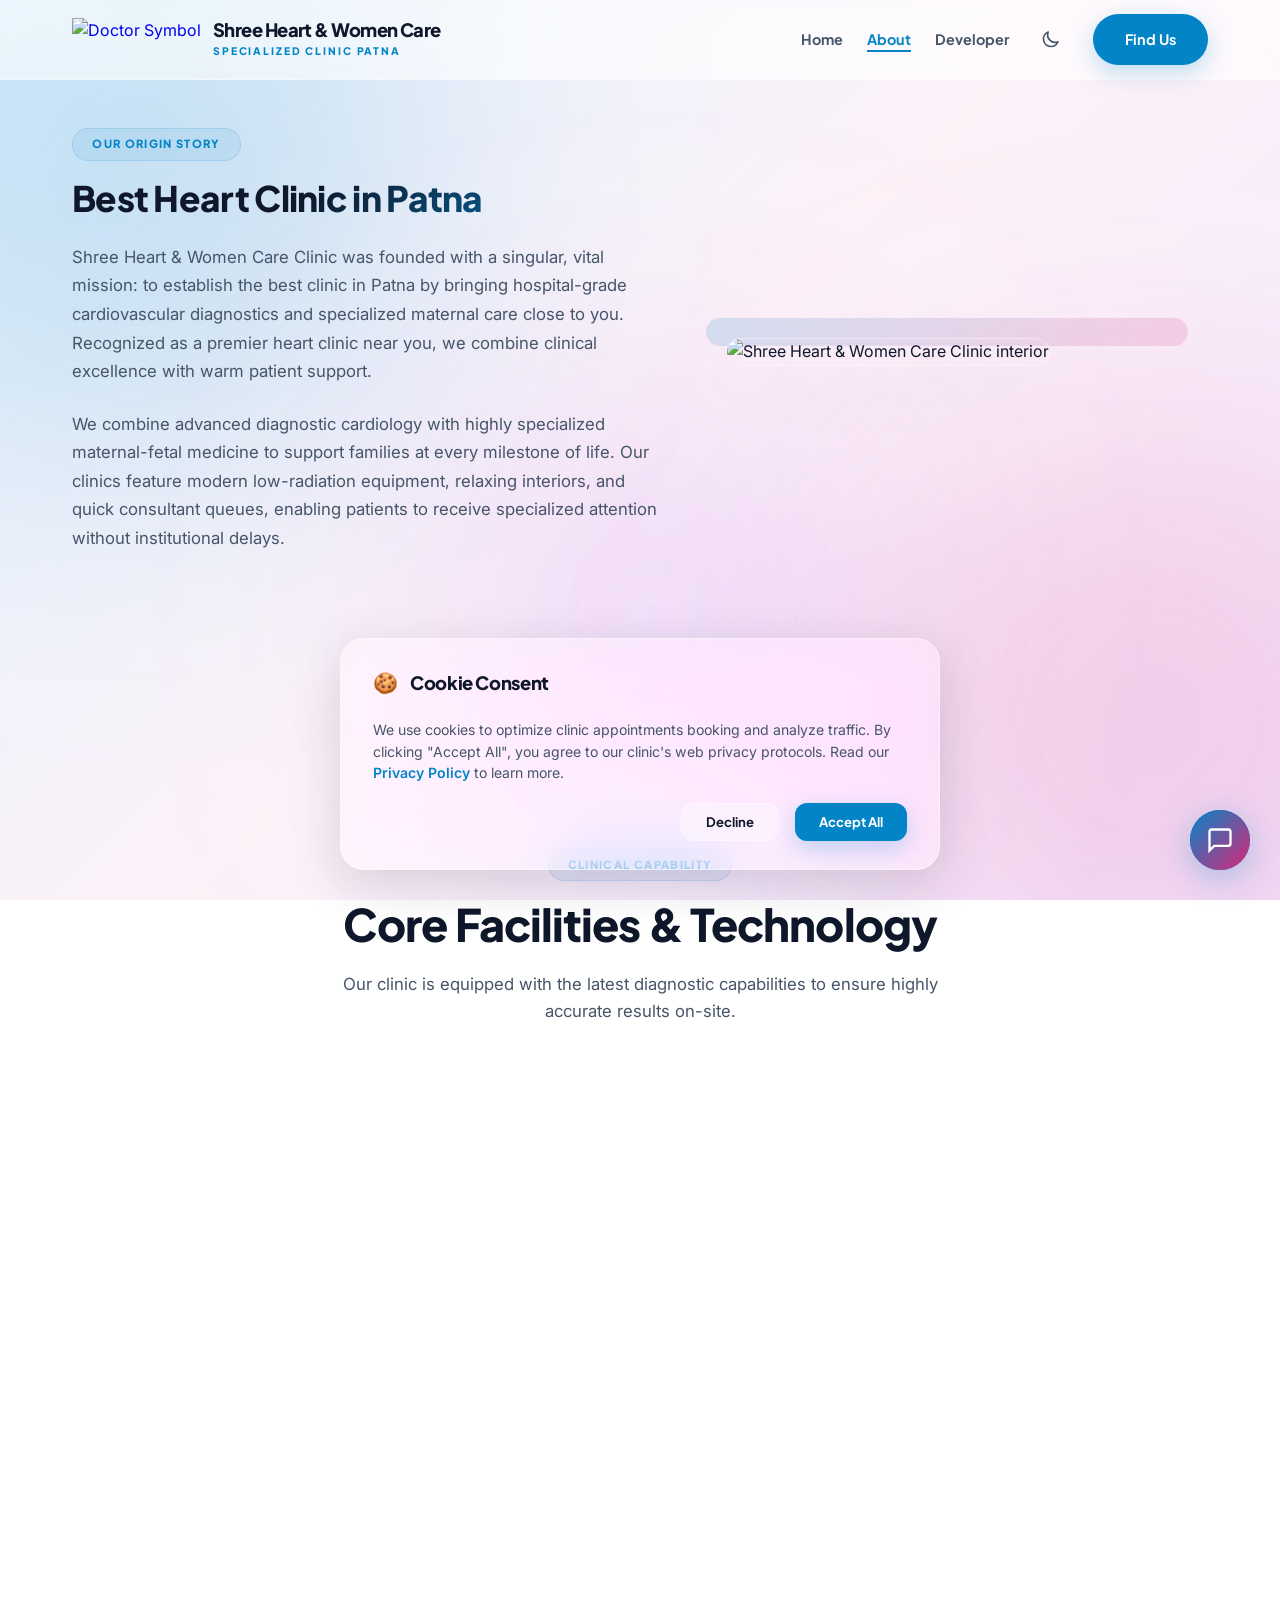
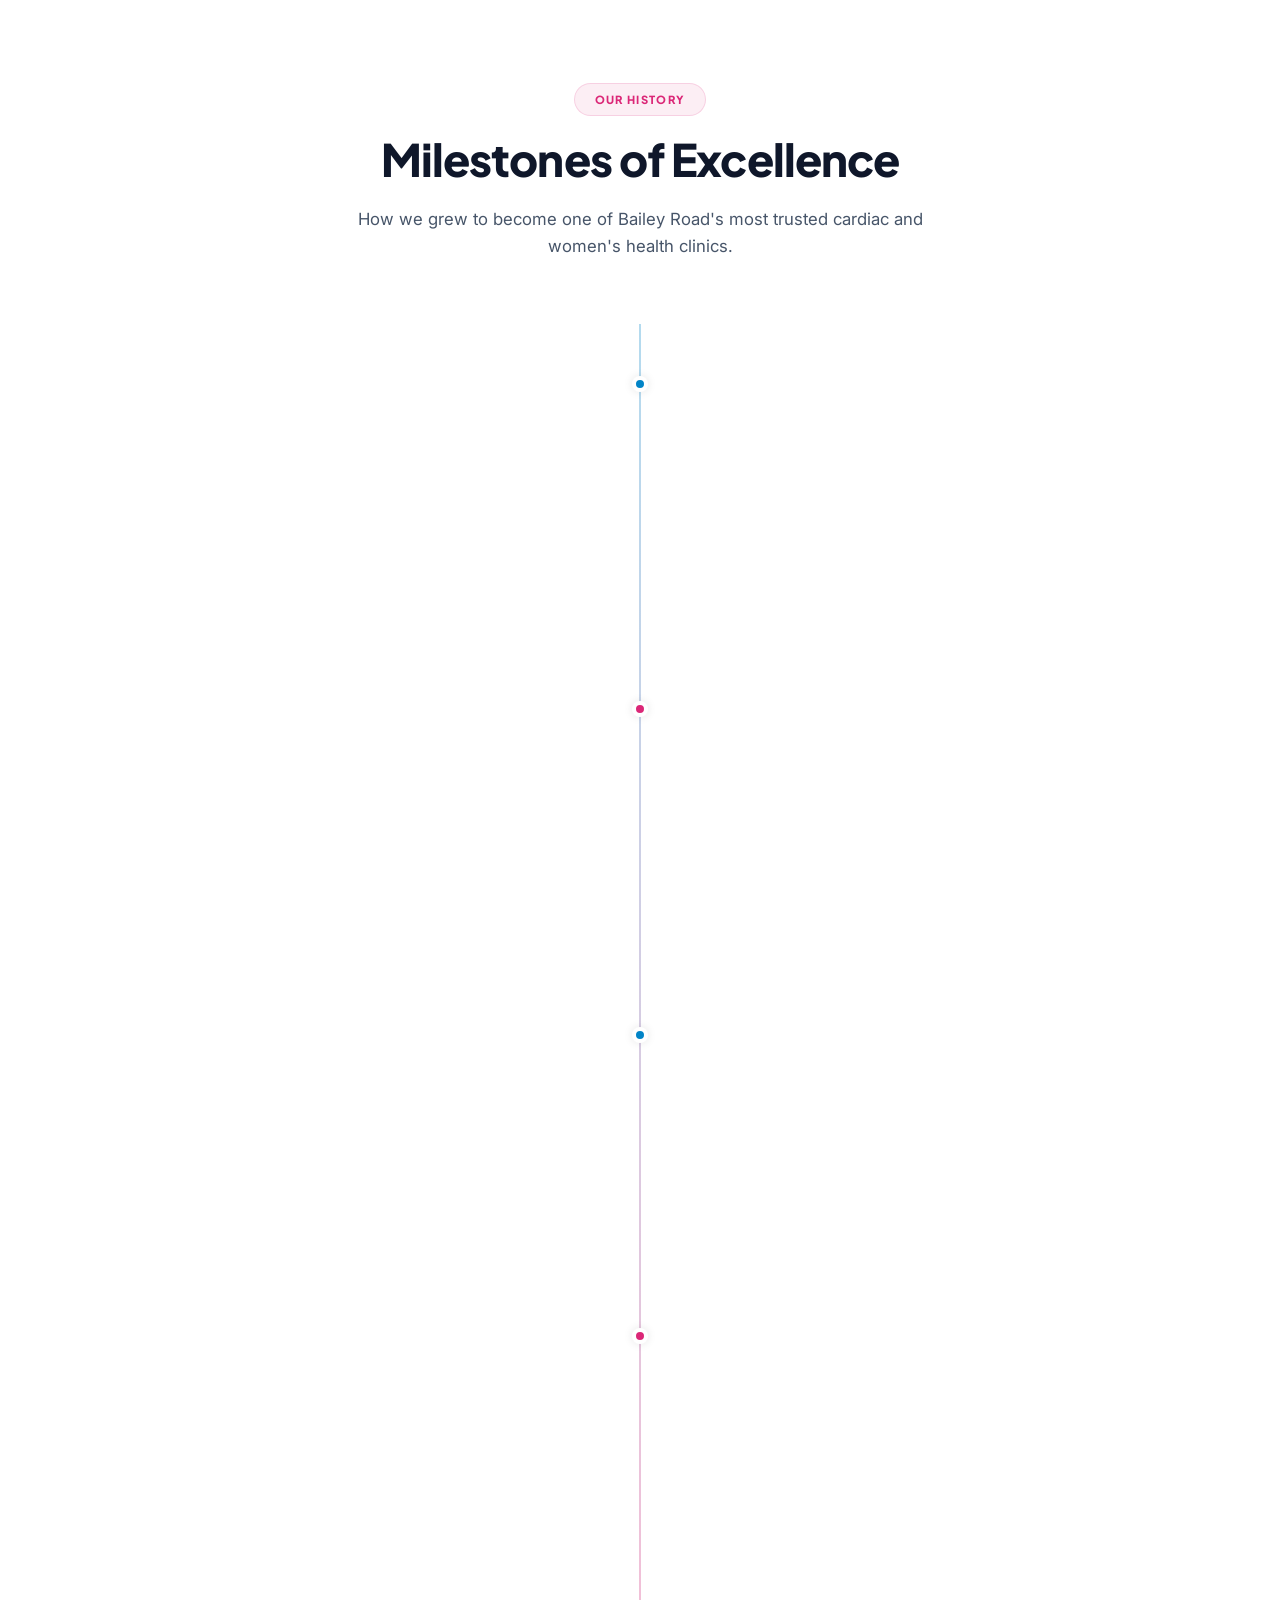
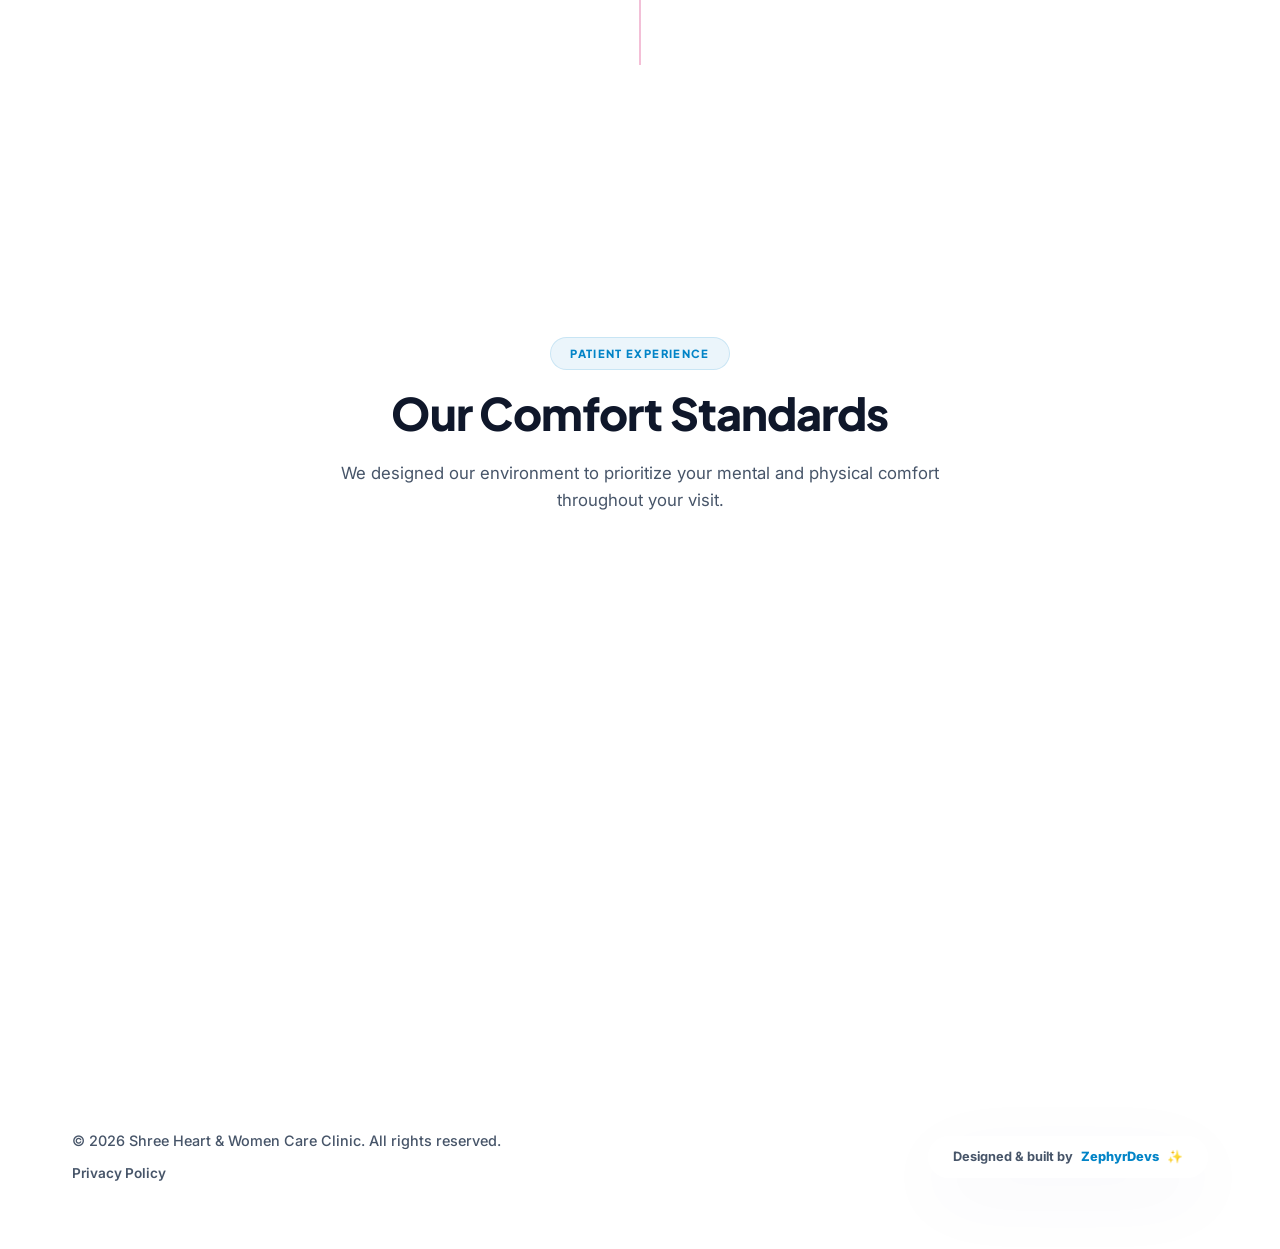
==== commit c544cc5d: "Add files via upload" ====
--- a/about.html
+++ b/about.html
@@ -3,7 +3,40 @@
 <head>
     <meta charset="UTF-8">
     <meta name="viewport" content="width=device-width, initial-scale=1.0">
-    <title>Our Story | Shree Heart & Women Care Clinic</title>
+    <meta name="description" content="Read our story to understand why we are the best heart clinic in Patna. Dedicated cardiologist & gynaecologist support near you.">
+    <meta name="keywords" content="best heart clinic in Patna, heart clinic near me, best clinic Patna, cardiologist in Patna, gynaecologist in Patna, Shree Heart and Women Care, Dr. Jwala Patna, Dr. Sanjita Patna">
+    <link rel="canonical" href="https://shreeheartandwomen.oneapp.dev/about.html">
+
+    <!-- Open Graph / Facebook -->
+    <meta property="og:type" content="website">
+    <meta property="og:url" content="https://shreeheartandwomen.oneapp.dev/about.html">
+    <meta property="og:title" content="Our Story | Best Heart & Women Care Clinic Patna">
+    <meta property="og:description" content="Read our story to understand why we are the best heart clinic in Patna near you. Focused cardiology and gynaecology consultations.">
+    <meta property="og:image" content="https://www.freeiconspng.com/uploads/doctor-symbol-universal-png-2.png">
+
+    <!-- Google Local Business Schema (JSON-LD) -->
+    <script type="application/ld+json">
+    {
+      "@context": "https://schema.org",
+      "@type": "MedicalClinic",
+      "name": "Shree Heart & Women Care Clinic",
+      "alternateName": "Shree Heart Care Clinic Patna",
+      "description": "Shree Heart & Women Care Clinic is the best heart clinic in Patna near Raja Bazar. Specializing in expert cardiac consultations, DM cardiologist services, MD gynaecologist consultations, ECG, and Echocardiography diagnostics.",
+      "url": "https://shreeheartandwomen.oneapp.dev",
+      "logo": "https://www.freeiconspng.com/uploads/doctor-symbol-universal-png-2.png",
+      "telephone": "+919693762649",
+      "address": {
+        "@type": "PostalAddress",
+        "streetAddress": "Bailey Road, Pillar No: 55, Raja Bazar",
+        "addressLocality": "Patna",
+        "addressRegion": "Bihar",
+        "postalCode": "800014",
+        "addressCountry": "IN"
+      }
+    }
+    </script>
+
+    <title>Our Story | Best Heart & Women Care Clinic Patna</title>
     <link rel="stylesheet" href="style.css">
     <script src="app.js" defer></script>
     <style>
@@ -282,8 +315,8 @@
         <section class="story-layout">
             <div class="story-text hero-animate-1">
                 <div class="section-tag">Our Origin Story</div>
-                <h3>Dedicated to Heart Health and Maternal Wellness</h3>
-                <p>Shree Heart & Women Care Clinic was founded with a singular, vital mission: to bridge the gap in specialized healthcare in Patna by bringing hospital-grade medical precision into a personalized and stress-free clinic setting.</p>
+                <h3>Best Heart Clinic in Patna</h3>
+                <p>Shree Heart & Women Care Clinic was founded with a singular, vital mission: to establish the best clinic in Patna by bringing hospital-grade cardiovascular diagnostics and specialized maternal care close to you. Recognized as a premier heart clinic near you, we combine clinical excellence with warm patient support.</p>
                 <p>We combine advanced diagnostic cardiology with highly specialized maternal-fetal medicine to support families at every milestone of life. Our clinics feature modern low-radiation equipment, relaxing interiors, and quick consultant queues, enabling patients to receive specialized attention without institutional delays.</p>
             </div>
             <div class="story-img-container hero-animate-2">
